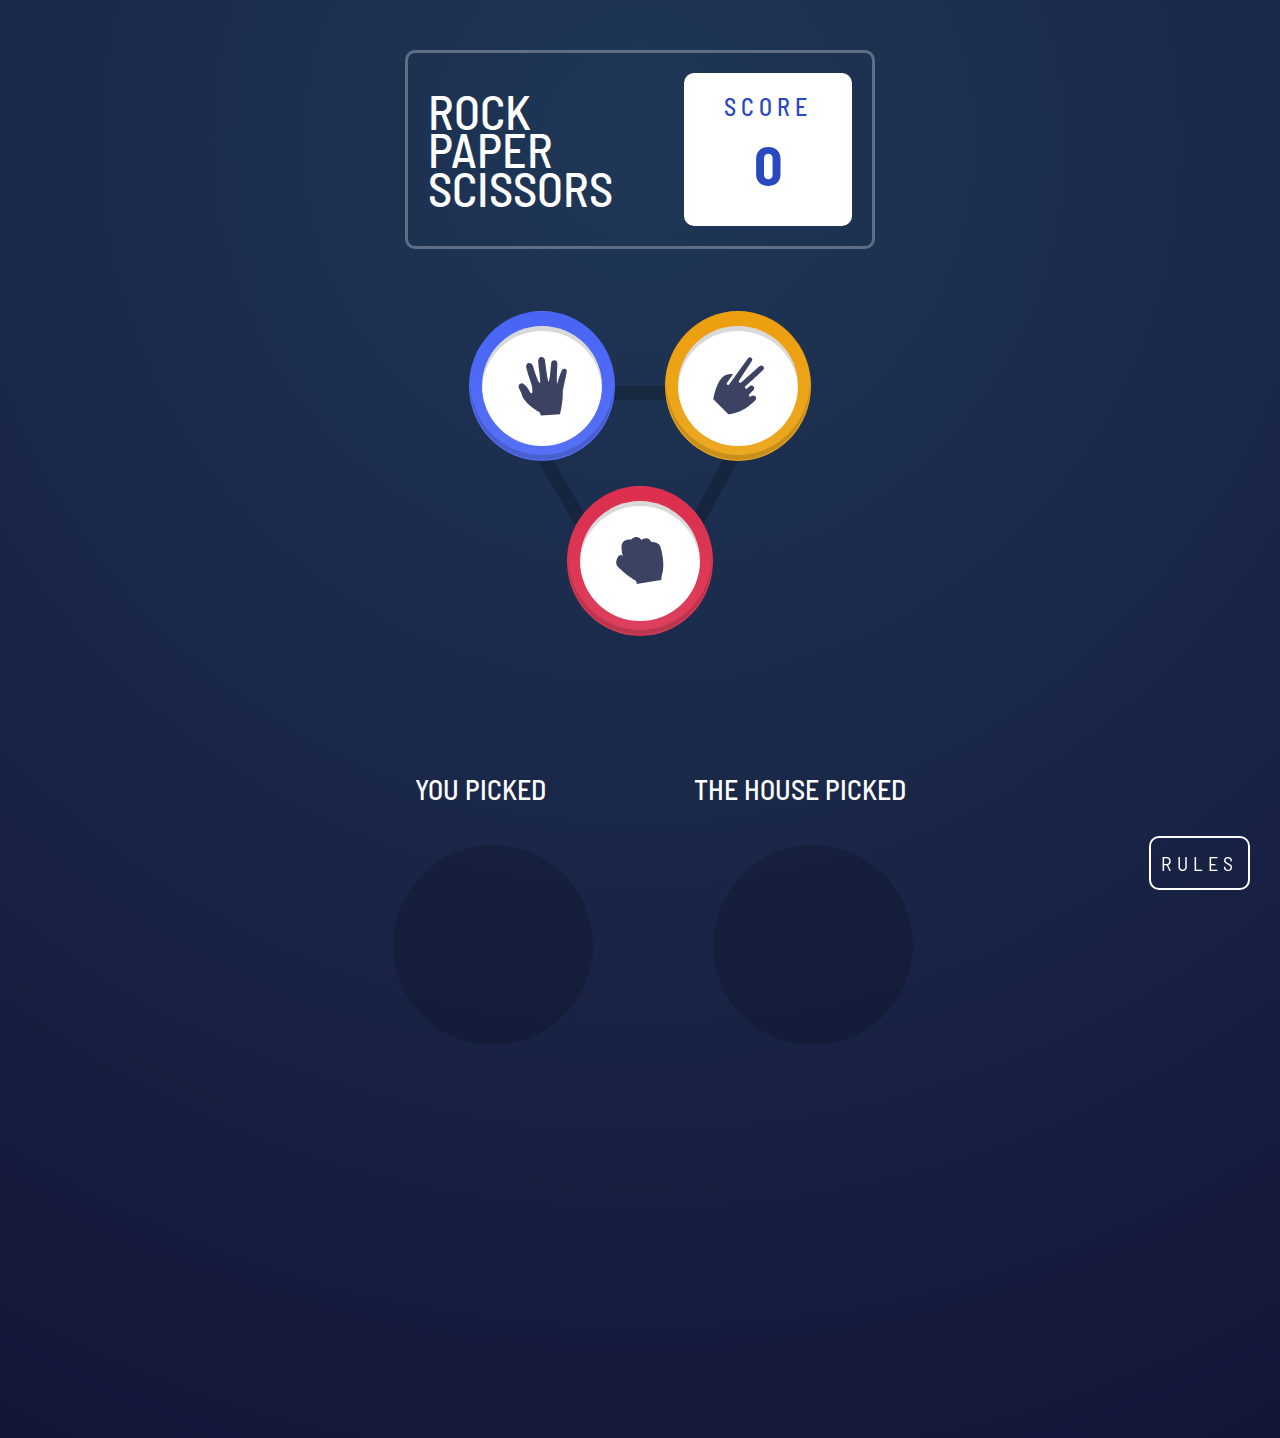
==== index.html @ 4e89b151 "Committing Rock Paper Scissors" ====
<!DOCTYPE html>
<html lang="en">
<head>
  <meta charset="UTF-8">
  <meta name="viewport" content="width=device-width, initial-scale=1.0"> <!-- displays site properly based on user's device -->
  <link rel="stylesheet" href="https://stackpath.bootstrapcdn.com/bootstrap/4.4.1/css/bootstrap.min.css" integrity="sha384-Vkoo8x4CGsO3+Hhxv8T/Q5PaXtkKtu6ug5TOeNV6gBiFeWPGFN9MuhOf23Q9Ifjh" crossorigin="anonymous">
  <script src="https://code.jquery.com/jquery-3.4.1.slim.min.js" integrity="sha384-J6qa4849blE2+poT4WnyKhv5vZF5SrPo0iEjwBvKU7imGFAV0wwj1yYfoRSJoZ+n" crossorigin="anonymous"></script>
  <script src="https://cdn.jsdelivr.net/npm/popper.js@1.16.0/dist/umd/popper.min.js" integrity="sha384-Q6E9RHvbIyZFJoft+2mJbHaEWldlvI9IOYy5n3zV9zzTtmI3UksdQRVvoxMfooAo" crossorigin="anonymous"></script>
  <script src="https://stackpath.bootstrapcdn.com/bootstrap/4.4.1/js/bootstrap.min.js" integrity="sha384-wfSDF2E50Y2D1uUdj0O3uMBJnjuUD4Ih7YwaYd1iqfktj0Uod8GCExl3Og8ifwB6" crossorigin="anonymous"></script>

  <link rel="icon" type="image/png" sizes="32x32" href="./images/favicon-32x32.png">
  <link rel="stylesheet" href="./styles.css">
  <script src="script.js" defer></script>

  <title>Rock, Paper, Scissors</title>
  <!-- Feel free to remove these styles or customise in your own stylesheet 👍 -->
  <style>
    .attribution { font-size: 11px; text-align: center; }
    .attribution a { color: hsl(228, 45%, 44%); }
  </style>
</head>
<body>
  <div class="container">
    <header>
      <h1>
        <span> Rock </span>
        <span> Paper</span>
        <span> Scissors</span>
      </h1>
      <div class="score-container">
        <h4>Score</h4>
        <p id="score">0</p>
      </div>
  </header>
  <main>
    <button class="btn btn-circle btn-paper" data-choice="Paper">
      <span class="wrapper">
        <img src="./images/icon-paper.svg" alt="paper-icon" />
      </span>
    </button>
    <button class="btn btn-circle btn-scissors" data-choice="Scissors">
      <span class="wrapper">
        <img src="./images/icon-scissors.svg" alt="scissors-icon" />
      </span>
    </button>
    <button class="btn btn-circle btn-rock" data-choice="Rock">
      <span class="wrapper">
        <img src="./images/icon-rock.svg" alt="rock-icon" />
      </span>
    </button>
  </main>
  <br />
  <div class="game">
    <div>
      <h3>YOU PICKED</h3>
      <br />
    <button id="user" class="btn btn-circle btn-space">
      <span class="wrapper">
      </span>
    </button>

    </div>
    <div class="status">
      <h3 id="result">
        YOU LOSE
      </h3>
      <button type="button" class="btn btn-status "name="button">
        PLAY AGAIN
      </button>
    </div>
    <div>
      <h3>THE HOUSE PICKED</h3>
        <br />
    <button id="computer" class="btn btn-circle btn-space">
      <span class="wrapper">
      </span>
    </button>

    </div>
  </div>
  <div class="space-creator"/>
  <button class="btn btn-rules">Rules</button>
</div>

  <!-- <div class="attribution">
    Challenge by <a href="https://www.frontendmentor.io?ref=challenge" target="_blank">Frontend Mentor</a>.
    Coded by <a href="#">Munachi Ernest-Eze</a>.
  </div> -->
</body>
</html>
---- styles.css ----
@import url('https://fonts.googleapis.com/css2?family=Barlow+Semi+Condensed:wght@600&wght@700&display=swap');
* {
  box-sizing: border-box;
}
body {
  font-family: 'Barlow Semi Condensed', sans-serif;
  background: radial-gradient(circle at 50% 10%,
  hsl(214, 47%, 23%), hsl(237, 49%, 15%));
  min-height: 100vh;
  color: white;
}
.container {
    width: 600px;
    max-width: 100%;
    margin: 0 auto;
}
header {
  border: 3px solid hsl(217, 16%, 45%);
  display: flex;
  border-radius: 10px;
  align-items: center;
  padding: 20px;
  justify-content: space-between;
  margin: 50px;
}

h1 {
  display: flex;
  font-size: 3rem;
  margin: 0;
  line-height: 0.8;
  text-transform: uppercase;
  flex-direction: column;
}
h4 {
  color: hsl(228, 64%, 46%);
  margin:0;
  letter-spacing: 5px;
  text-transform: uppercase;
}
.score-container {
  background-color: white;
  padding: 20px 40px;
  text-align: center;
  border-radius: 10px;
}

.score-container p{
  color: hsl(228, 64%, 46%);
  margin: 0;
  font-size: 3.5rem;
  font-weight: 700;
}
main {
  display: flex;
  justify-content: center;
  height: 350px;
  align-items: center;
  flex-wrap: wrap;
  margin: 0 auto;
  width: 400px;
  position: relative;
}
main::after {
  background-image: url('./images/bg-triangle.svg');
  background-repeat: no-repeat;
  background-size: cover;
  content: '';
  width: 70%;
  height: 70%;
  position: absolute;
  top: 25%;
  left: 15%;
  z-index: -1;

}
.btn-circle {
  border-radius: 50%;
  border: 10px solid
  width: 150px;
  height: 150px;
  box-shadow: inset 0px -5px  rgba(0, 0, 0, 0.15);
  margin: 0px 25px;
}


.btn-circle .wrapper{
  display: flex;
  justify-content: center;
  border-radius: 50%;
  width: 120px;
  height: 120px;
  align-items: center;
  background: white;
  box-shadow: inset 0px 5px  rgba(0, 0, 0, 0.15);

}
.game {
  display: flex;
  align-items: center;
  justify-content: space-between;
  margin: 100px 0px;
}
.btn-space .wrapper {
  background-color:  rgba(0, 0, 0, 0.15);
  box-shadow: none;
  width: 200px;
  height: 200px;
}
.btn-space  {
  box-shadow: none;
  width: 200px;
  height: 200px;

}
h3 {
  text-align: center;
}
.status {
  display: flex;
  flex-direction: column;
  justify-content: center;
  align-items: center;
  align-self: center;
  display: none;
}

.btn-paper {

  background: linear-gradient(to bottom, hsl(230, 89%, 62%), hsl(230, 89%, 65%));
}
.btn-scissors {

  background: linear-gradient(to bottom,  hsl(39, 89%, 49%), hsl(40, 84%, 53%));
}
.btn-rock {

  background: linear-gradient(to bottom, hsl(349, 71%, 52%), hsl(349, 70%, 56%));
}
.space-creator {
  min-height: 300px;
}
.btn-rules {
    background: transparent;
    border: 2px solid white;
    border-radius: 10px;
    color: white;
    font-family: inherit;
    padding: 10px;
    text-transform: uppercase;
    font-size: 20px;
    letter-spacing: 5px;
    position: fixed;
    bottom: 10px;
    right: 30px;
}
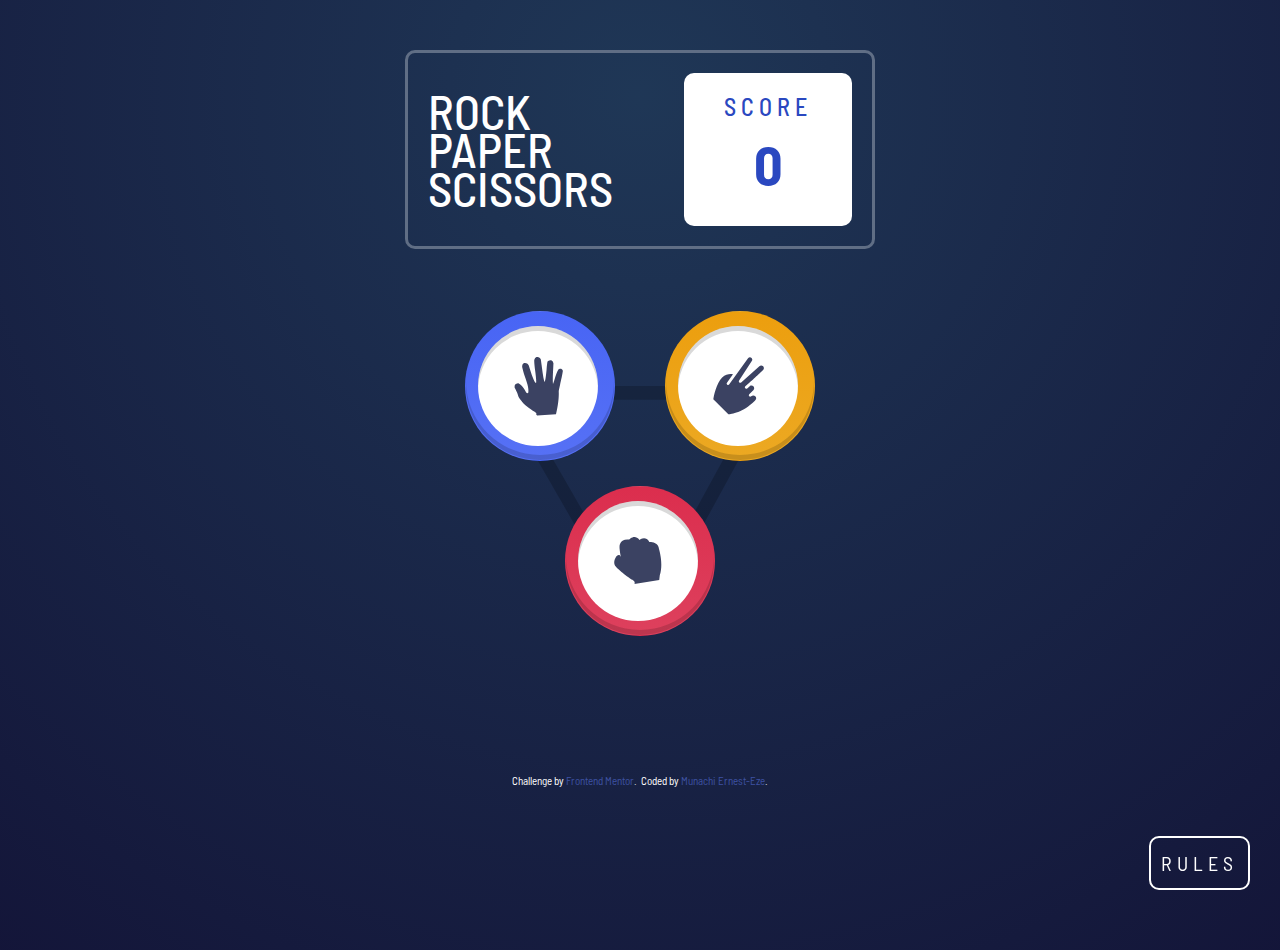
==== commit d4123d31: "Committing second copy" ====
--- a/index.html
+++ b/index.html
@@ -14,10 +14,7 @@
 
   <title>Rock, Paper, Scissors</title>
   <!-- Feel free to remove these styles or customise in your own stylesheet 👍 -->
-  <style>
-    .attribution { font-size: 11px; text-align: center; }
-    .attribution a { color: hsl(228, 45%, 44%); }
-  </style>
+  
 </head>
 <body>
   <div class="container">
@@ -31,60 +28,55 @@
         <h4>Score</h4>
         <p id="score">0</p>
       </div>
-  </header>
-  <main>
-    <button class="btn btn-circle btn-paper" data-choice="Paper">
-      <span class="wrapper">
-        <img src="./images/icon-paper.svg" alt="paper-icon" />
-      </span>
-    </button>
-    <button class="btn btn-circle btn-scissors" data-choice="Scissors">
-      <span class="wrapper">
-        <img src="./images/icon-scissors.svg" alt="scissors-icon" />
-      </span>
-    </button>
-    <button class="btn btn-circle btn-rock" data-choice="Rock">
-      <span class="wrapper">
-        <img src="./images/icon-rock.svg" alt="rock-icon" />
-      </span>
-    </button>
-  </main>
-  <br />
-  <div class="game">
-    <div>
-      <h3>YOU PICKED</h3>
-      <br />
-    <button id="user" class="btn btn-circle btn-space">
-      <span class="wrapper">
-      </span>
-    </button>
-
+    </header>
+    <main>
+      <button class="btn btn-circle btn-paper" data-choice="Paper">
+        <span class="wrapper">
+          <img src="./images/icon-paper.svg" alt="paper-icon" />
+        </span>
+      </button>
+      <button class="btn btn-circle btn-scissors" data-choice="Scissors">
+        <span class="wrapper">
+          <img src="./images/icon-scissors.svg" alt="scissors-icon" />
+        </span>
+      </button>
+      <button class="btn btn-circle btn-rock" data-choice="Rock">
+        <span class="wrapper">
+          <img src="./images/icon-rock.svg" alt="rock-icon" />
+        </span>
+      </button>
+    </main>
+    <br />
+    <div class="game">
+      <div>
+        <h3>YOU PICKED</h3>
+        <br />
+        <button id="user" class="btn btn-circle btn-space">
+          <span class="wrapper" />
+        </button>
+      </div>
+      <div class="status">
+        <h3 id="result">
+          YOU LOSE
+        </h3>
+        <button type="button" class="btn btn-status "name="button">
+          PLAY AGAIN
+        </button>
+      </div>
+      <div>
+        <h3>THE HOUSE PICKED</h3>
+          <br />
+      <button id="computer" class="btn btn-circle btn-space">
+        <span class="wrapper" />
+      </button>
+      </div>
     </div>
-    <div class="status">
-      <h3 id="result">
-        YOU LOSE
-      </h3>
-      <button type="button" class="btn btn-status "name="button">
-        PLAY AGAIN
-      </button>
-    </div>
-    <div>
-      <h3>THE HOUSE PICKED</h3>
-        <br />
-    <button id="computer" class="btn btn-circle btn-space">
-      <span class="wrapper">
-      </span>
-    </button>
-
+    <div class="space-creator"/>
+    <button class="btn btn-rules">Rules</button>
+    <div class="attribution">
+      Challenge by <a href="https://www.frontendmentor.io?ref=challenge" target="_blank">Frontend Mentor</a>.
+      &nbsp;Coded by <a href="#">Munachi Ernest-Eze</a>.
     </div>
   </div>
-  <div class="space-creator"/>
-  <button class="btn btn-rules">Rules</button>
-</div>
-
-  <!-- <div class="attribution">
-    Challenge by <a href="https://www.frontendmentor.io?ref=challenge" target="_blank">Frontend Mentor</a>.
-    Coded by <a href="#">Munachi Ernest-Eze</a>.
-  </div> -->
 </body>
 </html>
--- a/styles.css
+++ b/styles.css
@@ -1,4 +1,5 @@
 @import url('https://fonts.googleapis.com/css2?family=Barlow+Semi+Condensed:wght@600&wght@700&display=swap');
+
 * {
   box-sizing: border-box;
 }
@@ -14,7 +15,10 @@
     max-width: 100%;
     margin: 0 auto;
 }
-header {
+
+
+
+header{
   border: 3px solid hsl(217, 16%, 45%);
   display: flex;
   border-radius: 10px;
@@ -23,7 +27,8 @@
   justify-content: space-between;
   margin: 50px;
 }
-
+.attribution { font-size: 11px; text-align: center; padding: 100px;}
+.attribution a { color: hsl(228, 45%, 44%); }
 h1 {
   display: flex;
   font-size: 3rem;
@@ -32,6 +37,7 @@
   text-transform: uppercase;
   flex-direction: column;
 }
+
 h4 {
   color: hsl(228, 64%, 46%);
   margin:0;
@@ -51,6 +57,8 @@
   font-size: 3.5rem;
   font-weight: 700;
 }
+
+
 main {
   display: flex;
   justify-content: center;
@@ -60,6 +68,7 @@
   margin: 0 auto;
   width: 400px;
   position: relative;
+
 }
 main::after {
   background-image: url('./images/bg-triangle.svg');
@@ -72,18 +81,15 @@
   top: 25%;
   left: 15%;
   z-index: -1;
+}
 
-}
 .btn-circle {
   border-radius: 50%;
-  border: 10px solid
   width: 150px;
   height: 150px;
   box-shadow: inset 0px -5px  rgba(0, 0, 0, 0.15);
   margin: 0px 25px;
 }
-
-
 .btn-circle .wrapper{
   display: flex;
   justify-content: center;
@@ -93,36 +99,6 @@
   align-items: center;
   background: white;
   box-shadow: inset 0px 5px  rgba(0, 0, 0, 0.15);
-
-}
-.game {
-  display: flex;
-  align-items: center;
-  justify-content: space-between;
-  margin: 100px 0px;
-}
-.btn-space .wrapper {
-  background-color:  rgba(0, 0, 0, 0.15);
-  box-shadow: none;
-  width: 200px;
-  height: 200px;
-}
-.btn-space  {
-  box-shadow: none;
-  width: 200px;
-  height: 200px;
-
-}
-h3 {
-  text-align: center;
-}
-.status {
-  display: flex;
-  flex-direction: column;
-  justify-content: center;
-  align-items: center;
-  align-self: center;
-  display: none;
 }
 
 .btn-paper {
@@ -137,9 +113,47 @@
 
   background: linear-gradient(to bottom, hsl(349, 71%, 52%), hsl(349, 70%, 56%));
 }
+
+.game {
+  align-items: center;
+  justify-content: space-between;
+  margin: 30px 0px;
+  display: none;
+}
+
+.btn-space  {
+  box-shadow: none;
+  width: 200px;
+  height: 200px;
+
+}
+.btn-space:focus {
+    box-shadow: 0 0 0 0;
+}
+.btn-space .wrapper {
+  background-color:  rgba(0, 0, 0, 0.15);
+  box-shadow: none;
+  width: 200px;
+  height: 200px;
+}
+
+h3 {
+  text-align: center;
+}
+
+.status {
+  display: flex;
+  flex-direction: column;
+  justify-content: center;
+  align-items: center;
+  align-self: center;
+
+}
+
 .space-creator {
-  min-height: 300px;
+  min-height: 50px;
 }
+
 .btn-rules {
     background: transparent;
     border: 2px solid white;
@@ -154,3 +168,14 @@
     bottom: 10px;
     right: 30px;
 }
+@media only screen and (max-width: 375px) {
+  .status {
+    order: 3;
+    min-width: 100%;
+  }
+  .game {
+    min-width: 500px;
+    flex-wrap: wrap;
+    margin: 0 auto;
+  }
+}
